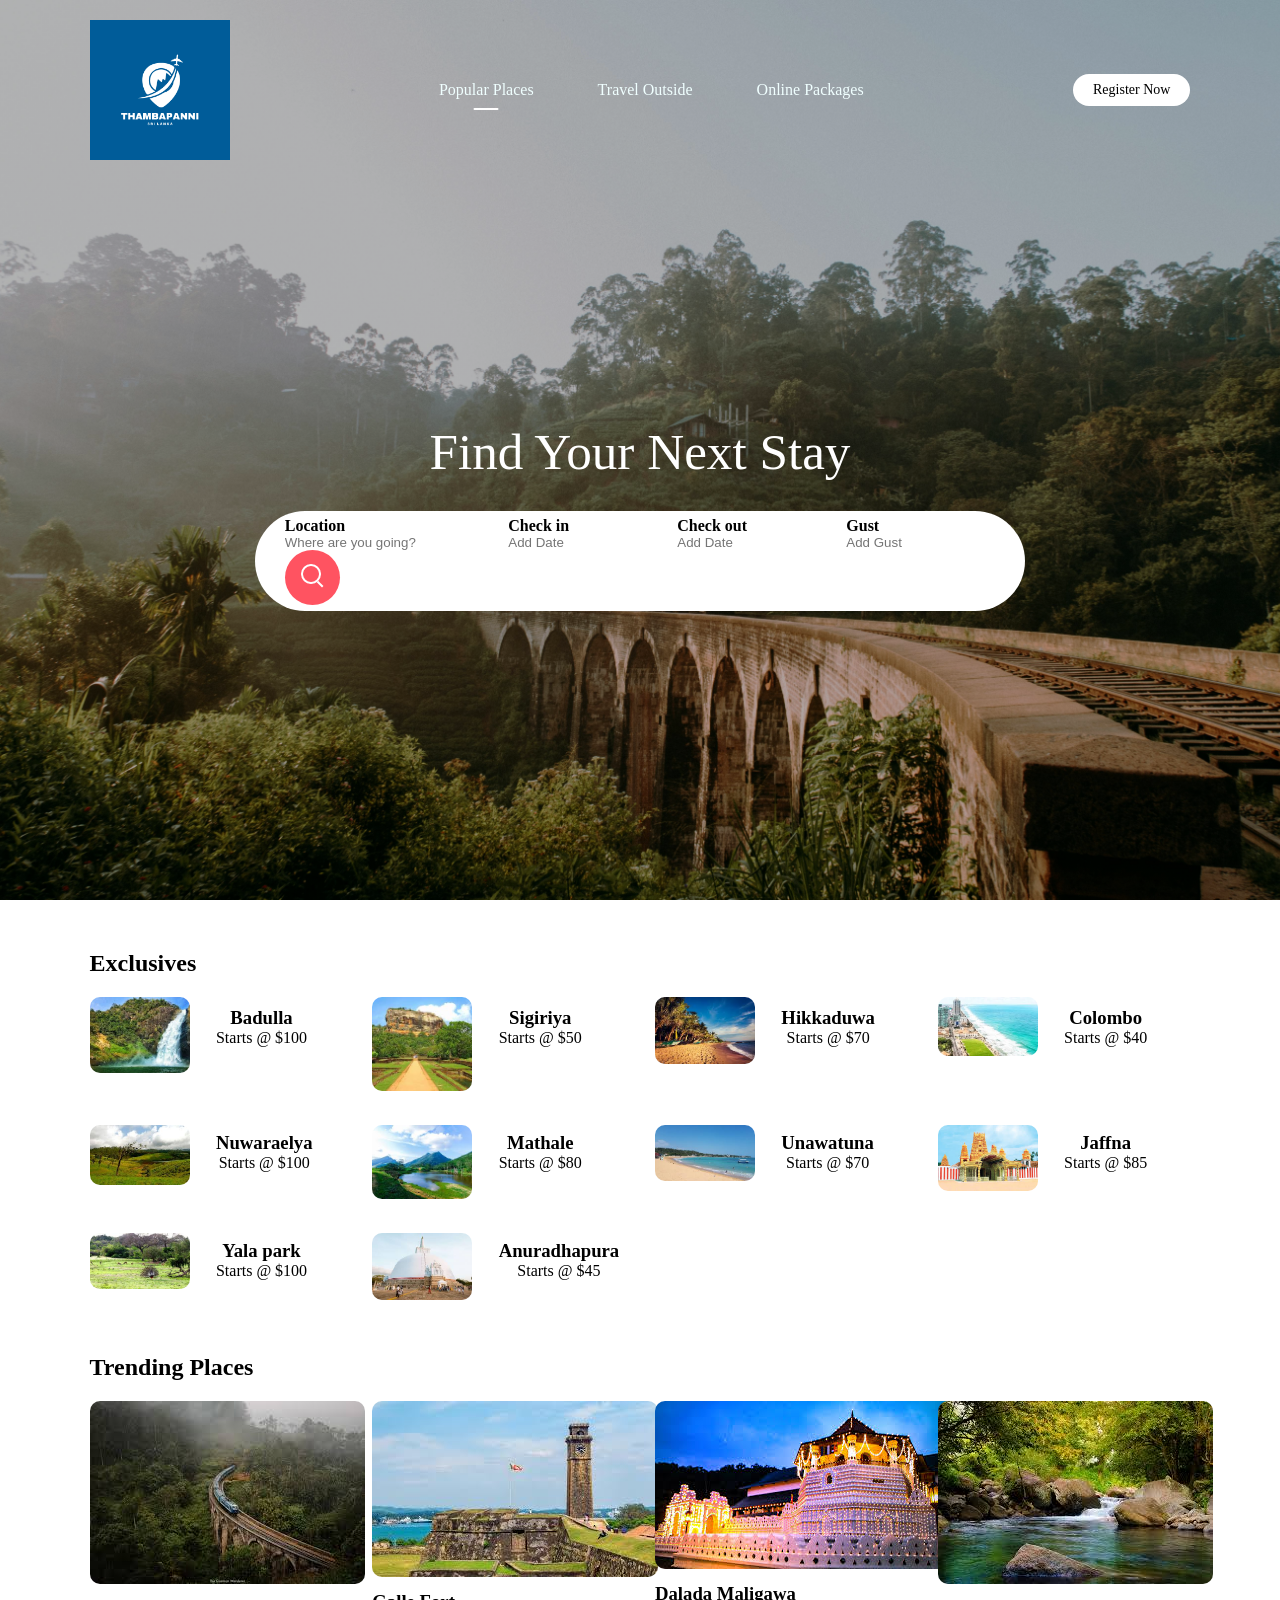
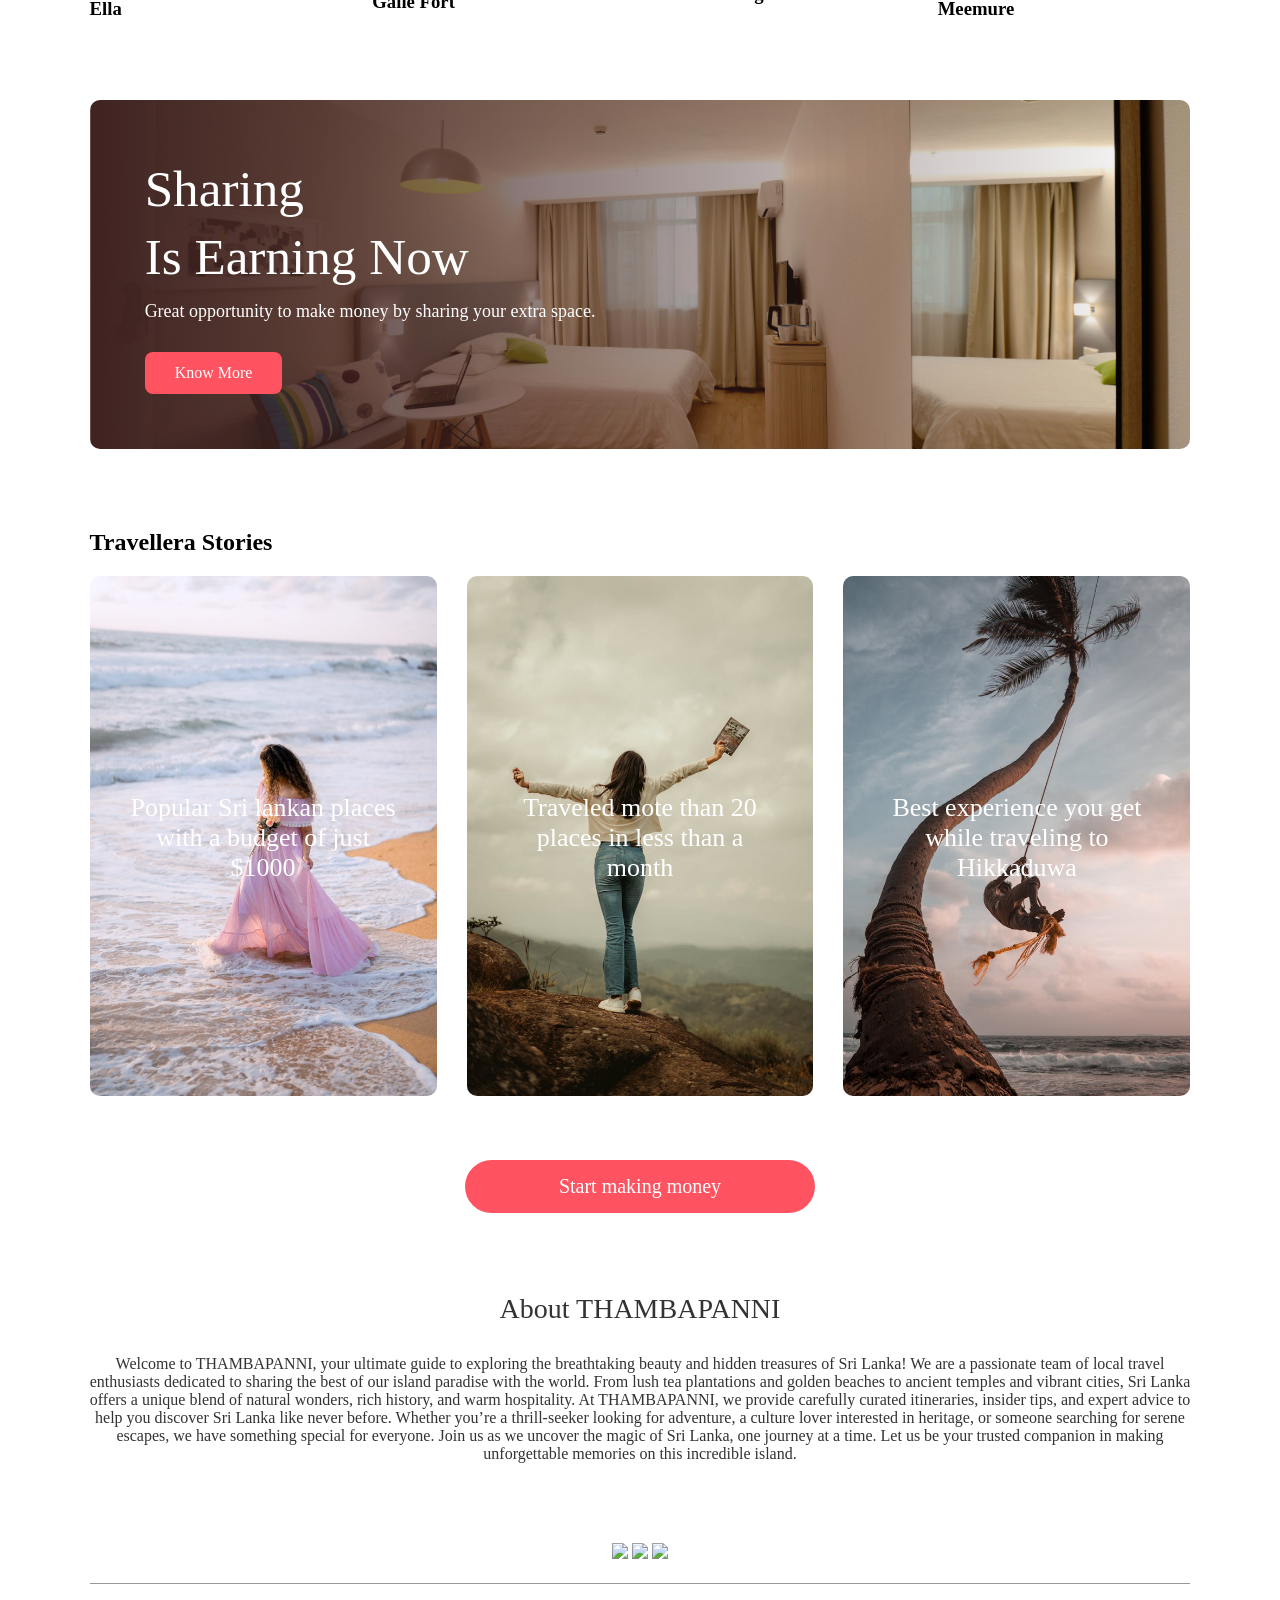
==== index.html @ ad06066f "add code" ====
<!DOCTYPE html>
<html>
<head>
    <title>THAMBAPANNI</title>
    <link rel="stylesheet" href="style.css">
</head>
<body>
    <div class="header">
        <nav>
            <img src="images/Logo.png" class="logo">
            <ul class="nav-links">
                <li><a href="#" class="active">Popular Places</a></li>
                <li><a href="#">Travel Outside</a></li>
                <li><a href="#">Online Packages</a></li>
            </ul>
            <a href="#" class="register-btn">Register Now</a>
        </nav>
        <div class="container">
            <h1>Find Your Next Stay</h1>
            <div class="search-bar">
                <form>
                    <div class="location-input">
                        <label>Location</label>
                        <input type="text" placeholder="Where are you going?">
                    </div>
                    <div>
                        <label>Check in</label>
                        <input type="text" placeholder="Add Date">
                    </div>
                    <div>
                        <label>Check out</label>
                        <input type="text" placeholder="Add Date">
                    </div>
                    <div>
                        <label>Gust</label>
                        <input type="text" placeholder="Add Gust">
                    </div>
                    <button type="submit"><img src="images/search.png"></button>
                </form>
            </div>
        </div>
    </div>
    <div class="container">
        <h2 class="sub-title">Exclusives</h2>
        <div class="exclusives">
            <div>
                <img src="images/image 1.png" >
                <span>
                    <h3>Badulla</h3>
                    <p>Starts @ $100</p>
                </span>
            </div>
            <div>
                <img src="images/image 2.png" >
                <span>
                    <h3>Sigiriya</h3>
                    <p>Starts @ $50</p>
                </span>
            </div>
            <div>
                <img src="images/image 3.png" >
                <span>
                    <h3>Hikkaduwa</h3>
                    <p>Starts @ $70</p>
                </span>
            </div>
            <div>
                <img src="images/image 4.png" >
                <span>
                    <h3>Colombo</h3>
                    <p>Starts @ $40</p>
                </span>
            </div>
            <div>
                <img src="images/image 5.png" >
                <span>
                    <h3>Nuwaraelya</h3>
                    <p>Starts @ $100</p>
                </span>
            </div>
            <div>
                <img src="images/image 6.png" >
                <span>
                    <h3>Mathale</h3>
                    <p>Starts @ $80</p>
                </span>
            </div>
            <div>
                <img src="images/image 7.png" >
                <span>
                    <h3>Unawatuna</h3>
                    <p>Starts @ $70</p>
                </span>
            </div>
            <div>
                <img src="images/image 8.png" >
                <span>
                    <h3>Jaffna</h3>
                    <p>Starts @ $85</p>
                </span>
            </div>
            <div>
                <img src="images/image 9.png" >
                <span>
                    <h3>Yala park</h3>
                    <p>Starts @ $100</p>
                </span>
            </div>
            <div>
                <img src="images/image 10.png" >
                <span>
                    <h3>Anuradhapura</h3>
                    <p>Starts @ $45</p>
                </span>
            </div>
        </div> 
        

        <h2 class="sub-title">Trending Places</h2>
        <div class="trending">
            <div>
                <img src="images/ella.png">
                <h3>Ella</h3>
            </div>
            <div>
                <img src="images/galle.png">
                <h3>Galle Fort</h3>
            </div>
            <div>
                <img src="images/kandy.png">
                <h3>Dalada Maligawa</h3>
            </div>
            <div>
                <img src="images/meemure.png">
                <h3>Meemure</h3>
            </div>
        </div>


        <div class="cta">
            <h3>Sharing <br>Is Earning Now</h3>
            <p>Great opportunity to make money by sharing your extra space.</p>
            <a href="#" class="cta-btn">Know More</a>
        </div>


        <h2 class="sub-title">Travellera Stories</h2>
        <div class="stories">
            <div>
                <img src="images/story 1.png">
                <p>Popular Sri lankan places with a budget of just $1000</p>
            </div>
            <div>
                <img src="images/story 2.png">
                <p>Traveled mote than 20 places in less than a month</p>
            </div>
            <div>
                <img src="images/story 3.png">
                <p>Best experience you get while traveling to Hikkaduwa</p>
            </div>
        </div>
        <a href="#" class="start-btn">Start making money</a>


        <div class="about-msg">
            <h2>About THAMBAPANNI</h2>
            <p>
                Welcome to THAMBAPANNI, your ultimate guide to exploring the breathtaking beauty and hidden treasures of Sri Lanka! 
                We are a passionate team of local travel enthusiasts dedicated to sharing the best of our island paradise with the world. From lush tea plantations and golden beaches to ancient temples and vibrant cities, Sri Lanka offers a unique blend of natural wonders, rich history, and warm hospitality. 
                At THAMBAPANNI, we provide carefully curated itineraries, insider tips, and expert advice to help you discover Sri Lanka like never before. Whether you’re a thrill-seeker looking for adventure, a culture lover interested in heritage, or someone searching for serene escapes, we have something special for everyone. 
                Join us as we uncover the magic of Sri Lanka, one journey at a time. Let us be your trusted companion in making unforgettable memories on this incredible island. 
            </p>
        </div>

        
        <div class="footer">
            <a href="https://facebook.com"><img src="https://img.icons8.com/?size=100&id=118497&format=png&color=000000"></a>
            <a href="https://youtube.com"><img src="https://img.icons8.com/?size=100&id=19318&format=png&color=000000" ></a>
            <a href="https://instagram.com"><img src="https://img.icons8.com/?size=100&id=32323&format=png&color=000000"></a>
            <hr>
            <p>Copyright 2021</p>
        </div>



    </div>
</body>
</html>
---- style.css ----
*{
    margin: 0;
    padding: 0;
    box-sizing: border-box;
    
}

.header{
    min-height: 100vh;
    width: 100%;
    background-image: linear-gradient(rgba(0,0,0,0.3),rgba(0,0,0,0.3)), url(images/banner.png);
    background-size: cover;
    background-position: center;
}

nav{
    display: flex;
    align-items: center;
    justify-content: space-between;
    padding: 20px 7%;
}

.logo{
    width: 140px;
    cursor: pointer;
}

.nav-links li{
    list-style: none;
    display: inline-block;
    margin: 10px 30px;
}

.nav-links li a{
    text-decoration: none;
    color:azure;
}

.register-btn{
    background: #fff;
    color: #000;
    padding: 8px 20px;
    text-decoration: none;
    font-size: 14px;
    border-radius: 20px;
}

.container{
    padding: 0 7%;
}

.header h1{
    font-size: 4vw;
    font-weight: 500;
    color: #fff;
    text-align: center;
    padding-top: 22%;
}

.search-bar{
    background: #fff;
    width: 70%;
    margin: 30px auto;
    padding: 6px 10px 6px 30px;
    border-radius: 50px;
}

.search-bar form{
    display: flex;
    align-items: center;
    flex-wrap: wrap;
}

.search-bar form input{
    display: block;
    border: 0;
    outline: none;
    background: transparent;
}

.search-bar form button{
    background: #ff5361;
    width: 55px;
    height: 55px;
    border-radius: 50%;
    border: 0;
    outline: none;
    cursor: pointer;
}

.search-bar form button image{
    width: 15px;
    margin-top: 7px;
}

.location-input{
    flex: 1;
}

.search-bar form label{
    font-weight: 600;
}

/* ----------exclusives------------*/
.sub-title{
    margin: 50px 0 20px;
}

.exclusives{
    display: grid;
    grid-template-columns: repeat(auto-fit, minmax(200px, 1fr));
    grid-gap: 30px;
}

.exclusives div img{
    width: 100px;
    border-radius: 10px;
}

.exclusives div{
    position: relative;
}

.exclusives div span{
    position: absolute;
    top: 10%;
    left: 50%;
    text-align: center;
}

/*----------Trending Places----------*/
.trending{
    display: grid;
    grid-template-columns: repeat(auto-fit, minmax(200px, 1fr));
    grid-gap: 30px;
    margin-bottom: 30px;
}

.trending div img{
    width: 100;
    border-radius: 10px;
}

.trending h3{
    font-weight: 600;
    margin-top: 10px;
}

/*-------------call to action-----------------*/
.cta{
    margin: 80px 0;
    background-image: linear-gradient(to right, #3f2321, transparent), url(images/banner\ 2.jpg);
    background-size: cover;
    background-position: center;
    border-radius: 10px;
    padding: 5%;
    color: #fff;
}

.cta h3{
    font-size: 4vw;
    line-height: 5.3vw;
    font-weight: 500; 
}

.cta p{
    font-size: 18px;
    margin: 10px 0;
}

.cta-btn{
    background: #ff5361;
    color: #fff;
    text-decoration: none;
    padding: 12px 30px;
    border-radius: 8px;
    margin-top: 20px;
    display: inline-block;
}


/*-------------Travellers Stories-----------------*/
.stories{
    display: grid;
    grid-template-columns: repeat(auto-fit, minmax(200px, 1fr));
    grid-gap: 30px;
    margin-bottom: 30px;
}

.stories div img{
    width: 100%;
    border-radius: 10px;
}

.stories div{
    position: relative;
    text-align: center;
}

.stories p{
    width: 80%;
    position: absolute;
    top: 50%;
    left: 50%;
    transform: translate(-50%, -50%);
    color: #fff;
    font-size: 26px;
}

.start-btn{
    text-decoration: none;
    background: #ff5361;
    color: #fff;
    width: 80%;
    max-width: 350px;
    display: block;
    text-align: center;
    margin: 60px auto;
    padding: 15px;
    border-radius: 30px;
    font-size: 20px;

}



/*-----------about-msg-------------------*/
.about-msg{
    text-align: center;
    margin: 80px 0;
    color: #333;
    font-size: 17;  
}

.about-msg h2{
    font-size: 28px;
    margin-bottom: 30px;
    font-weight: 500;
}


/*-------------footer------------*/
.footer{
    margin: 80px 0 10px;
    text-align: center;
}

.footer img{
    text-decoration: none;
    color: #999;
    font-size: 22px;
}

.footer hr{
    background: #999;
    height: 1px;
    width: 100%;
    border: 0;
    margin: 20px 0;
}

.active{
    position: relative;
}

.active::after{
    content: '';
    background: #fff;
    width: 25px;
    height: 2px;
    position: absolute;
    left: 50%;
    transform: translate(-50%);
    bottom: -12px;
    border-radius: 2px;
}
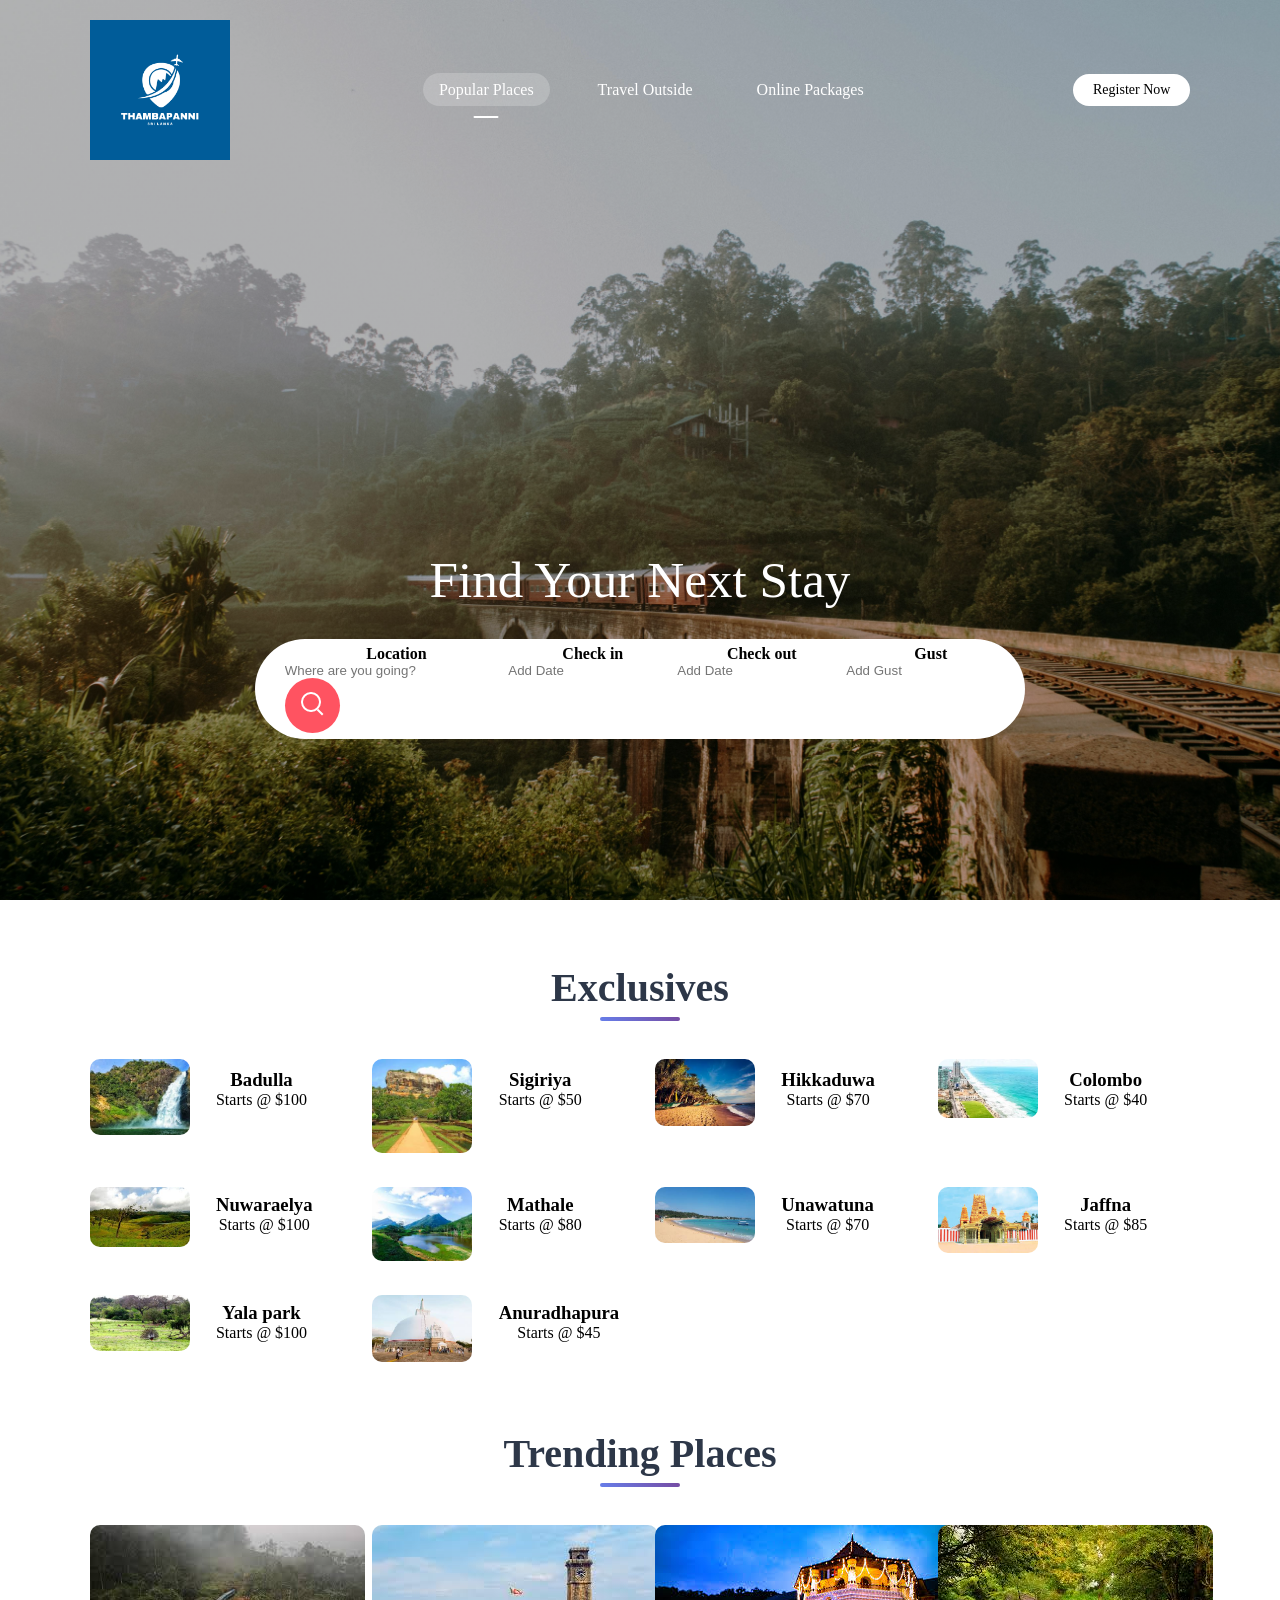
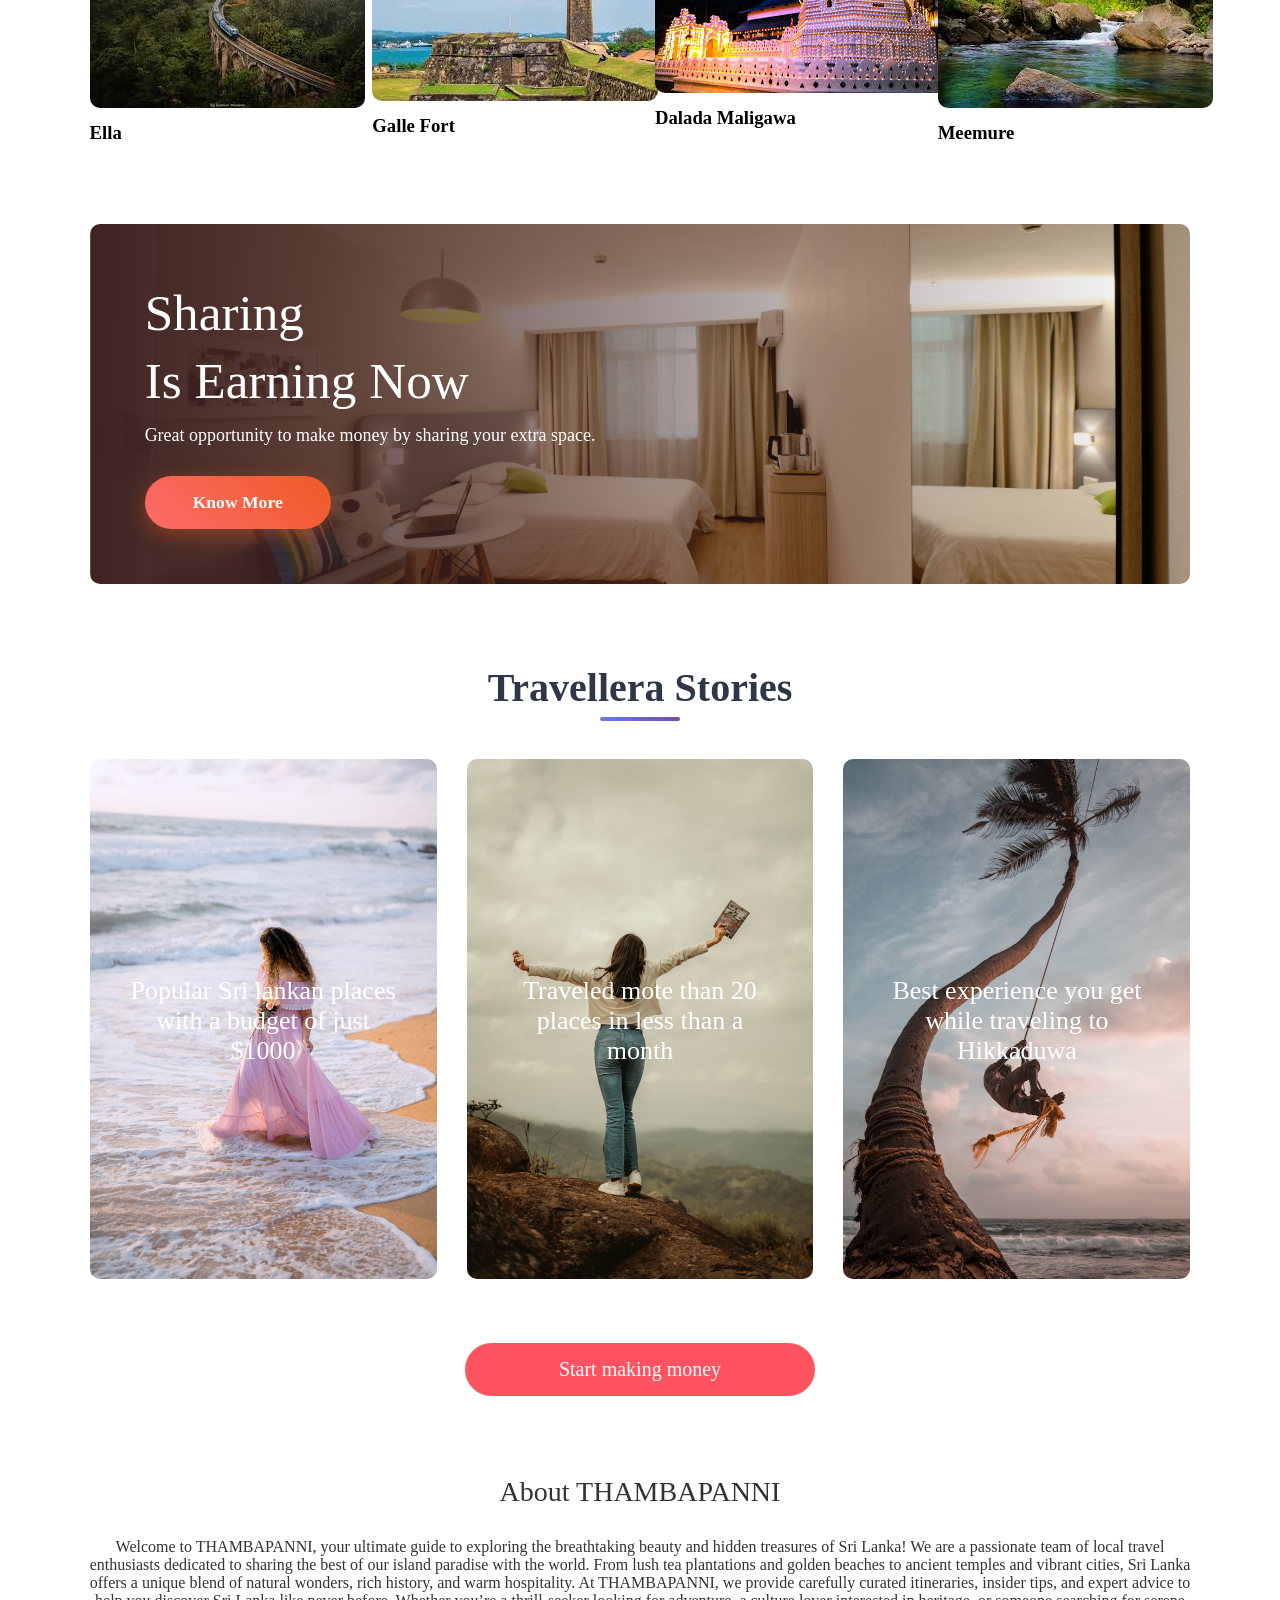
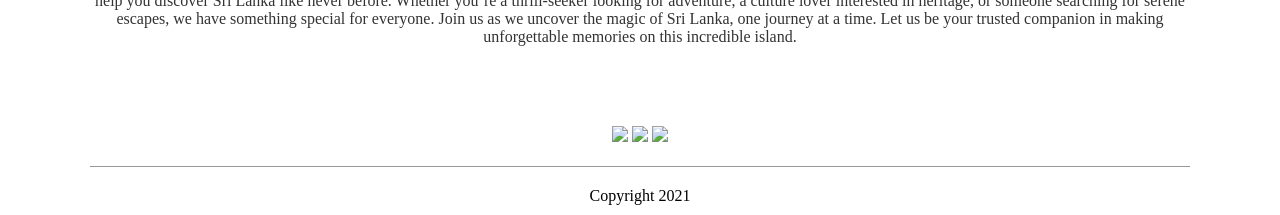
==== commit 144fabcd: "add fetures add" ====
--- a/index.html
+++ b/index.html
@@ -10,8 +10,9 @@
             <img src="images/Logo.png" class="logo">
             <ul class="nav-links">
                 <li><a href="#" class="active">Popular Places</a></li>
-                <li><a href="#">Travel Outside</a></li>
-                <li><a href="#">Online Packages</a></li>
+                <li><a href="traveloutside.html">Travel Outside</a></li>
+                <li><a href="onlinepackage.html">Online Packages</a></li>
+               
             </ul>
             <a href="#" class="register-btn">Register Now</a>
         </nav>
@@ -185,4 +186,4 @@
 
     </div>
 </body>
-</html>+</html>
--- a/style.css
+++ b/style.css
@@ -25,15 +25,26 @@
     cursor: pointer;
 }
 
-.nav-links li{
+.nav-links {
+    display: flex;
     list-style: none;
-    display: inline-block;
-    margin: 10px 30px;
-}
-
-.nav-links li a{
-    text-decoration: none;
-    color:azure;
+    gap: 2rem;
+}
+
+.nav-links a {
+    color: white;
+    text-decoration: none;
+    font-weight: 500;
+    padding: 0.5rem 1rem;
+    border-radius: 25px;
+    transition: all 0.3s ease;
+    position: relative;
+}
+
+.nav-links a:hover,
+.nav-links a.active {
+    background: rgba(255, 255, 255, 0.2);
+    transform: translateY(-2px);
 }
 
 .register-btn{
@@ -56,6 +67,7 @@
     text-align: center;
     padding-top: 22%;
 }
+
 
 .search-bar{
     background: #fff;
@@ -157,6 +169,7 @@
     color: #fff;
 }
 
+
 .cta h3{
     font-size: 4vw;
     line-height: 5.3vw;
@@ -275,3 +288,363 @@
     border-radius: 2px;
 }
 
+
+/*--------------travel outside-----------------*/
+.header .container {
+    text-align: center;
+    position: relative;
+    z-index: 5;
+    padding-top: 8rem;
+}
+
+.header{
+    min-height: 100vh;
+    width: 100%;
+    background-image: linear-gradient(rgba(0,0,0,0.3),rgba(0,0,0,0.3)), url(images/banner.png);
+    background-size: cover;
+    background-position: center;
+}
+
+.pra{
+    font-size: 1.25rem;
+    opacity: 0.9;
+    margin-bottom: 2rem;
+    animation: fadeInUp 1s ease-out 0.3s both;
+}
+
+/* Main Content */
+.sub-title {
+    font-size: 2.5rem;
+    font-weight: 700;
+    text-align: center;
+    margin: 4rem 0 3rem;
+    color: #2d3748;
+    position: relative;
+}
+
+.sub-title::after {
+    content: '';
+    position: absolute;
+    bottom: -10px;
+    left: 50%;
+    transform: translateX(-50%);
+    width: 80px;
+    height: 4px;
+    background: linear-gradient(45deg, #667eea, #764ba2);
+    border-radius: 2px;
+}
+
+/* Travel Outside Section */
+.travel-outside {
+    display: grid;
+    grid-template-columns: repeat(auto-fit, minmax(300px, 1fr));
+    gap: 2rem;
+    margin-bottom: 4rem;
+}
+
+.destination-card {
+    background: white;
+    border-radius: 20px;
+    overflow: hidden;
+    box-shadow: 0 10px 30px rgba(0, 0, 0, 0.1);
+    transition: all 0.3s ease;
+    hover: transform: translateY(-10px);
+}
+
+.destination-card:hover {
+    transform: translateY(-10px);
+    box-shadow: 0 20px 40px rgba(0, 0, 0, 0.15);
+}
+
+.destination-card img {
+    width: 100%;
+    height: 250px;
+    object-fit: cover;
+    transition: transform 0.3s ease;
+}
+
+.destination-card:hover img {
+    transform: scale(1.1);
+}
+
+.card-content {
+    padding: 1.5rem;
+}
+
+.card-content h3 {
+    font-size: 1.5rem;
+    font-weight: 700;
+    color: #2d3748;
+    margin-bottom: 0.5rem;
+}
+
+.card-content p {
+    color: #718096;
+    margin-bottom: 1rem;
+    line-height: 1.6;
+}
+
+.price-tag {
+    background: linear-gradient(45deg, #ff6b6b, #ee5a24);
+    color: white;
+    padding: 0.5rem 1rem;
+    border-radius: 25px;
+    font-weight: 600;
+    display: inline-block;
+    margin-bottom: 1rem;
+    font-size: 0.9rem;
+}
+
+.features {
+    list-style: none;
+    margin-bottom: 1.5rem;
+}
+
+.features li {
+    padding: 0.25rem 0;
+    color: #4a5568;
+    position: relative;
+    padding-left: 1.5rem;
+}
+
+.features li::before {
+    content: '✓';
+    position: absolute;
+    left: 0;
+    color: #48bb78;
+    font-weight: bold;
+}
+
+.book-btn {
+    background: linear-gradient(45deg, #667eea, #764ba2);
+    color: white;
+    text-decoration: none;
+    padding: 0.75rem 2rem;
+    border-radius: 30px;
+    font-weight: 600;
+    transition: all 0.3s ease;
+    display: inline-block;
+    text-align: center;
+    width: 100%;
+}
+
+.book-btn:hover {
+    transform: translateY(-2px);
+    box-shadow: 0 6px 20px rgba(102, 126, 234, 0.4);
+}
+
+/* Online Packages Section */
+.packages-grid {
+    display: grid;
+    grid-template-columns: repeat(auto-fit, minmax(300px, 1fr));
+    gap: 2rem;
+    margin-bottom: 4rem;
+}
+
+.package-card {
+    background: white;
+    border-radius: 20px;
+    overflow: hidden;
+    box-shadow: 0 10px 30px rgba(0, 0, 0, 0.1);
+    transition: all 0.3s ease;
+    position: relative;
+}
+
+.package-card.featured {
+    transform: scale(1.05);
+    border: 3px solid #667eea;
+}
+
+.package-card:hover {
+    transform: translateY(-5px);
+    box-shadow: 0 15px 35px rgba(0, 0, 0, 0.15);
+}
+
+.package-card.featured:hover {
+    transform: scale(1.05) translateY(-5px);
+}
+
+.featured-badge {
+    position: absolute;
+    top: 0;
+    right: 0;
+    background: linear-gradient(45deg, #ff6b6b, #ee5a24);
+    color: white;
+    padding: 0.5rem 1rem;
+    font-size: 0.8rem;
+    font-weight: 600;
+    border-bottom-left-radius: 15px;
+    z-index: 5;
+}
+
+.package-header {
+    background: linear-gradient(135deg, #667eea, #764ba2);
+    color: white;
+    padding: 2rem;
+    text-align: center;
+}
+
+.package-header h3 {
+    font-size: 1.5rem;
+    font-weight: 700;
+    margin-bottom: 0.5rem;
+}
+
+.price {
+    font-size: 2.5rem;
+    font-weight: 800;
+    margin-bottom: 0.25rem;
+}
+
+.duration {
+    opacity: 0.9;
+    font-size: 0.9rem;
+}
+
+.package-features {
+    padding: 2rem;
+}
+
+.package-features ul {
+    list-style: none;
+    margin-bottom: 2rem;
+}
+
+.package-features li {
+    padding: 0.5rem 0;
+    color: #4a5568;
+    position: relative;
+    padding-left: 1.5rem;
+    border-bottom: 1px solid #e2e8f0;
+}
+
+.package-features li:last-child {
+    border-bottom: none;
+}
+
+.package-features li::before {
+    content: '★';
+    position: absolute;
+    left: 0;
+    color: #ffd700;
+    font-weight: bold;
+}
+
+.select-btn {
+    background: linear-gradient(45deg, #48bb78, #38a169);
+    color: white;
+    text-decoration: none;
+    padding: 0.75rem 2rem;
+    border-radius: 30px;
+    font-weight: 600;
+    transition: all 0.3s ease;
+    display: block;
+    text-align: center;
+    width: 100%;
+}
+
+.select-btn:hover {
+    transform: translateY(-2px);
+    box-shadow: 0 6px 20px rgba(72, 187, 120, 0.4);
+}
+
+/* CTA Section */
+.cta-section {
+    background: linear-gradient(135deg, #667eea 0%, #764ba2 100%);
+    color: white;
+    padding: 4rem 2rem;
+    border-radius: 20px;
+    text-align: center;
+    margin: 4rem 0;
+    position: relative;
+    overflow: hidden;
+}
+
+.cta-section::before {
+    content: '';
+    position: absolute;
+    top: -50%;
+    left: -50%;
+    width: 200%;
+    height: 200%;
+    background: radial-gradient(circle, rgba(255, 255, 255, 0.1) 0%, transparent 70%);
+    animation: rotate 20s linear infinite;
+}
+
+.cta-section h2 {
+    font-size: 2.5rem;
+    font-weight: 700;
+    margin-bottom: 1rem;
+    position: relative;
+    z-index: 2;
+}
+
+.cta-section p {
+    font-size: 1.1rem;
+    opacity: 0.9;
+    margin-bottom: 2rem;
+    max-width: 600px;
+    margin-left: auto;
+    margin-right: auto;
+    position: relative;
+    z-index: 2;
+}
+
+.cta-btn {
+    background: linear-gradient(45deg, #ff6b6b, #ee5a24);
+    color: white;
+    text-decoration: none;
+    padding: 1rem 3rem;
+    border-radius: 50px;
+    font-weight: 700;
+    font-size: 1.1rem;
+    transition: all 0.3s ease;
+    display: inline-block;
+    position: relative;
+    z-index: 2;
+    box-shadow: 0 6px 20px rgba(238, 90, 36, 0.4);
+}
+
+.cta-btn:hover {
+    transform: translateY(-3px);
+    box-shadow: 0 8px 25px rgba(238, 90, 36, 0.6);
+}
+
+/* Footer */
+/*-------------footer------------*/
+.footer{
+    margin: 80px 0 10px;
+    text-align: center;
+}
+
+.footer img{
+    text-decoration: none;
+    color: #999;
+    font-size: 22px;
+}
+
+.footer hr{
+    background: #999;
+    height: 1px;
+    width: 100%;
+    border: 0;
+    margin: 20px 0;
+}
+
+.active{
+    position: relative;
+}
+
+.active::after{
+    content: '';
+    background: #fff;
+    width: 25px;
+    height: 2px;
+    position: absolute;
+    left: 50%;
+    transform: translate(-50%);
+    bottom: -12px;
+    border-radius: 2px;
+}
+
+
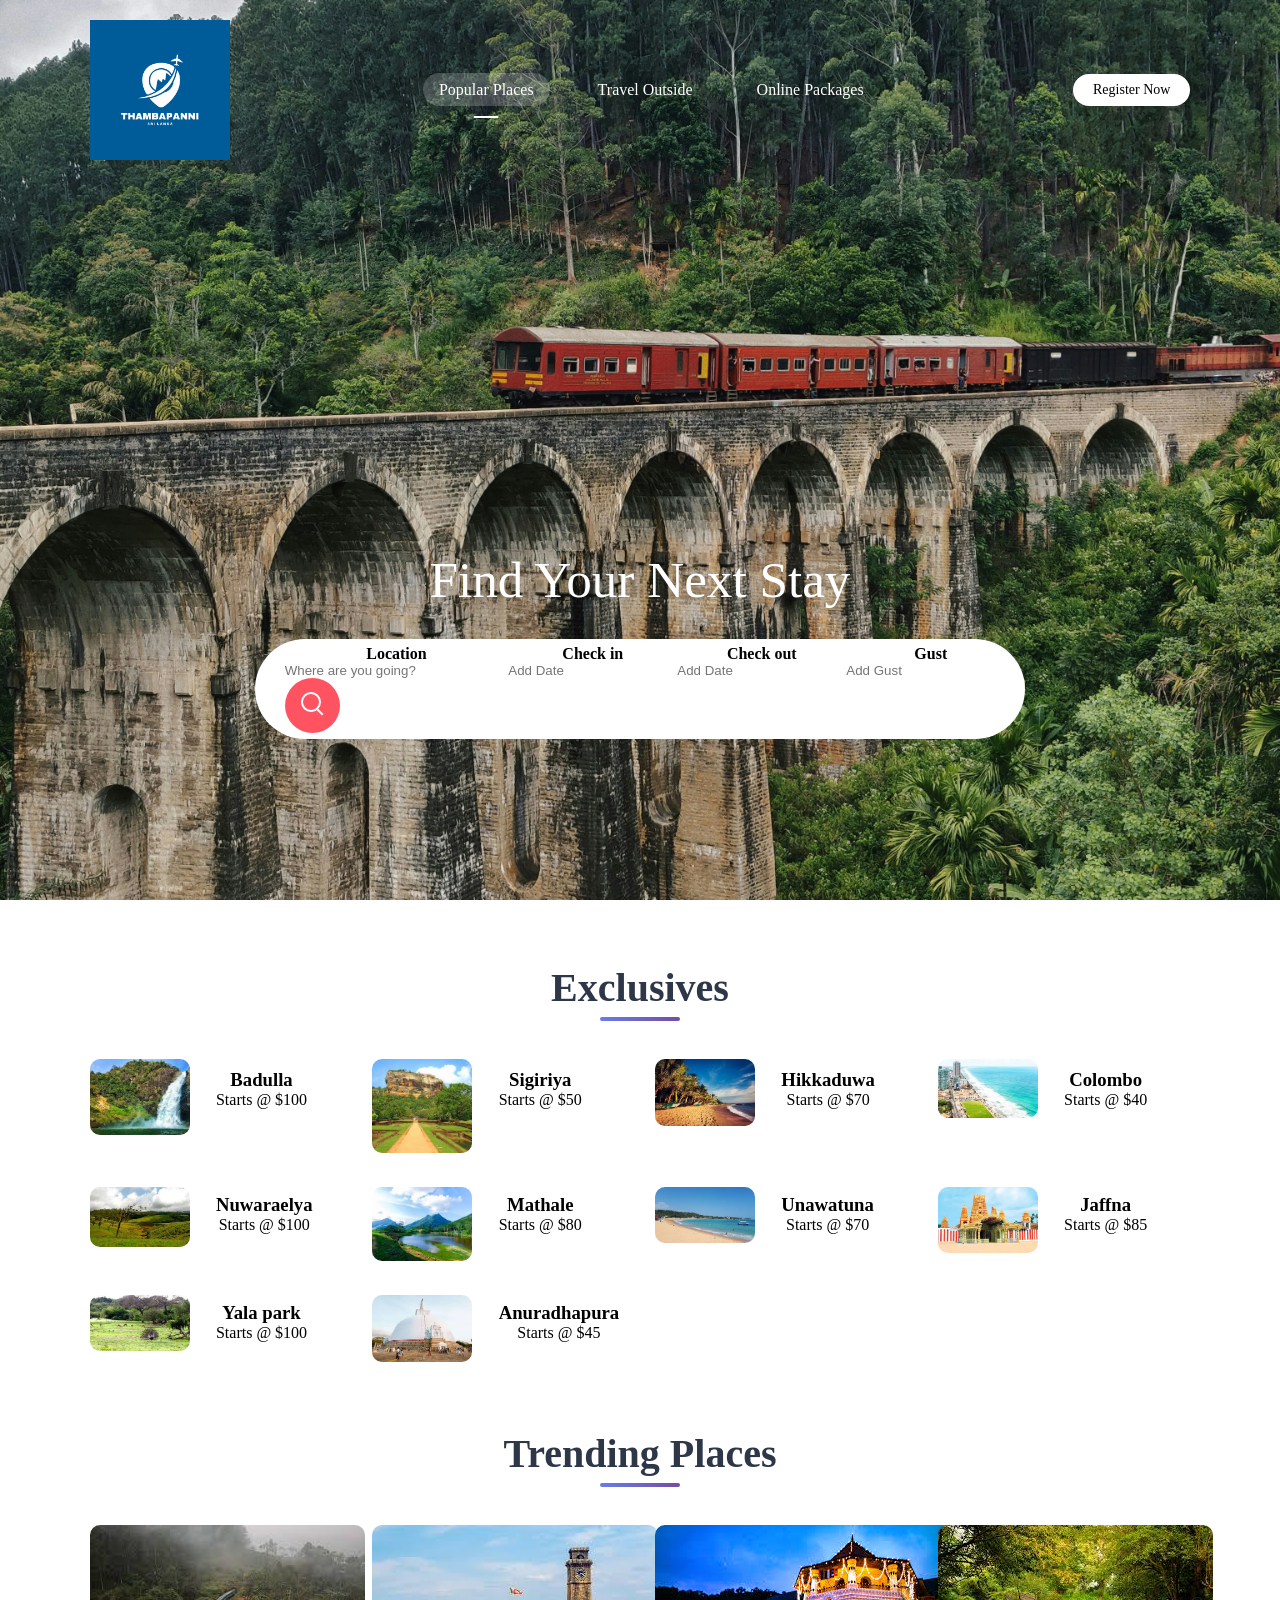
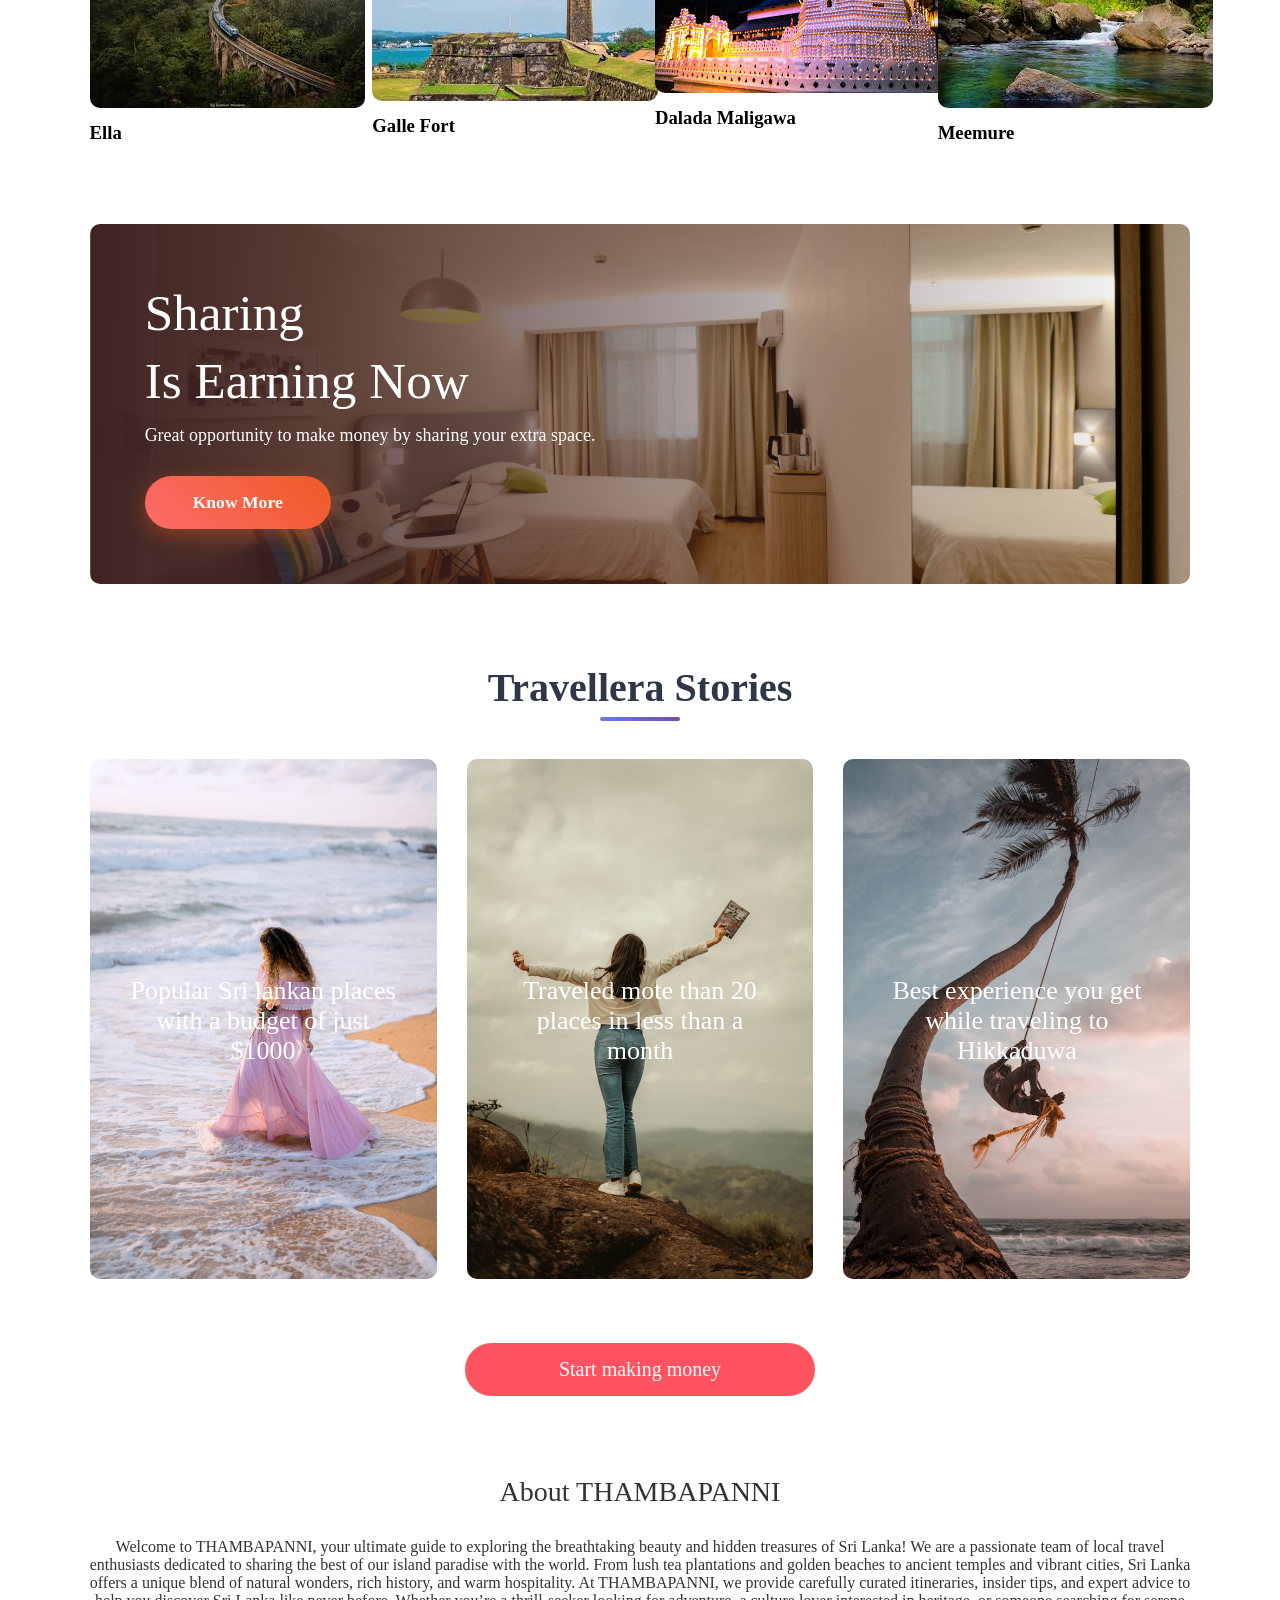
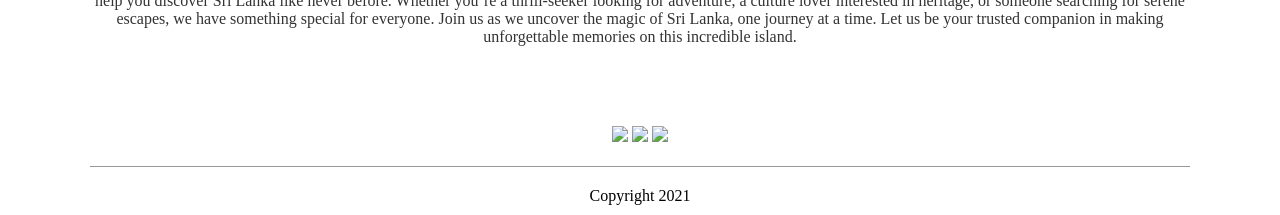
==== commit 4ffbf964: "Add new images and update header backgrounds in HTML files" ====
--- a/index.html
+++ b/index.html
@@ -5,7 +5,7 @@
     <link rel="stylesheet" href="style.css">
 </head>
 <body>
-    <div class="header">
+    <div class="header" style="background-image: url(images/out1.jpg)">
         <nav>
             <img src="images/Logo.png" class="logo">
             <ul class="nav-links">
--- a/style.css
+++ b/style.css
@@ -8,7 +8,7 @@
 .header{
     min-height: 100vh;
     width: 100%;
-    background-image: linear-gradient(rgba(0,0,0,0.3),rgba(0,0,0,0.3)), url(images/banner.png);
+    background-image: linear-gradient(rgba(0,0,0,0.3),rgba(0,0,0,0.3)), url(images/out1.jpg);
     background-size: cover;
     background-position: center;
 }
